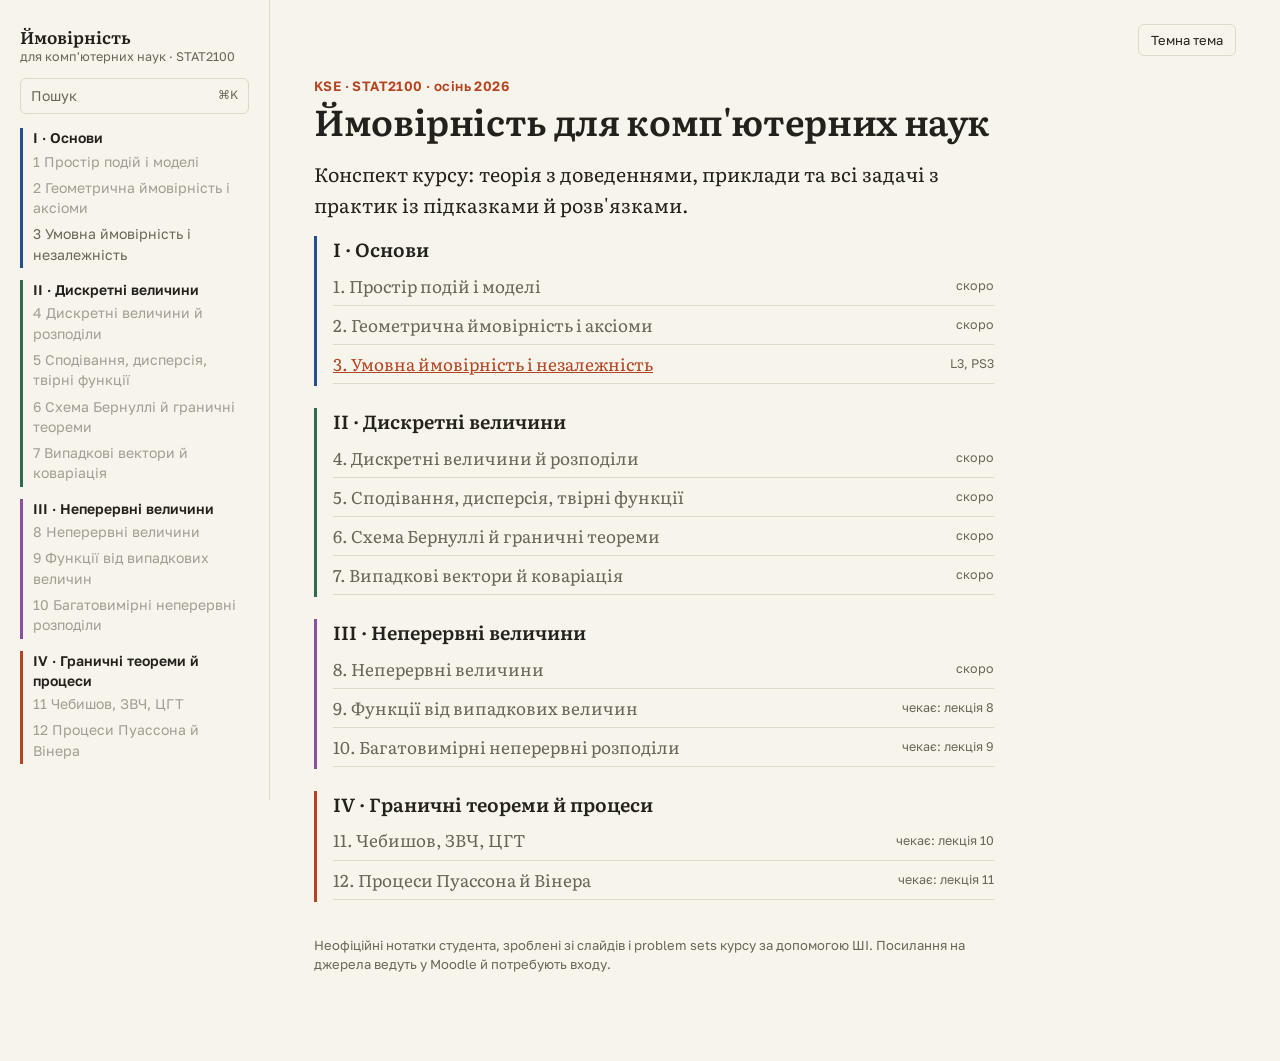
==== index.html @ 0edc6d3b "feat(notes): publish chapter 3 on conditional probability" ====
<!doctype html><html lang="uk"><head><meta charset="utf-8"><meta name="viewport" content="width=device-width,initial-scale=1">
<title>Ймовірність для комп'ютерних наук: конспект</title><meta name="description" content="Конспект курсу STAT2100">
<link rel="stylesheet" href="assets/katex.min.css"><link rel="stylesheet" href="assets/site.css">
<script>try{var t=localStorage.getItem("theme")||(matchMedia("(prefers-color-scheme: dark)").matches?"dark":"light");document.documentElement.dataset.theme=t}catch(e){}</script>
</head><body><div class="shell"><nav class="side" id="side" aria-label="Зміст"><a class="brand" href="index.html">Ймовірність<span>для комп'ютерних наук · STAT2100</span></a>
<button class="search" type="button" data-search-open>Пошук <kbd>⌘K</kbd></button><ol class="parts"><li class="part p1"><b>I · Основи</b><ol><li class="off" title="Ще пишеться">1 Простір подій і моделі</li><li class="off" title="Ще пишеться">2 Геометрична ймовірність і аксіоми</li><li class=""><a href="03-conditional.html">3 Умовна ймовірність і незалежність</a></li></ol></li><li class="part p2"><b>II · Дискретні величини</b><ol><li class="off" title="Ще пишеться">4 Дискретні величини й розподіли</li><li class="off" title="Ще пишеться">5 Сподівання, дисперсія, твірні функції</li><li class="off" title="Ще пишеться">6 Схема Бернуллі й граничні теореми</li><li class="off" title="Ще пишеться">7 Випадкові вектори й коваріація</li></ol></li><li class="part p3"><b>III · Неперервні величини</b><ol><li class="off" title="Ще пишеться">8 Неперервні величини</li><li class="off" title="Чекає лекції">9 Функції від випадкових величин</li><li class="off" title="Чекає лекції">10 Багатовимірні неперервні розподіли</li></ol></li><li class="part p4"><b>IV · Граничні теореми й процеси</b><ol><li class="off" title="Чекає лекції">11 Чебишов, ЗВЧ, ЦГТ</li><li class="off" title="Чекає лекції">12 Процеси Пуассона й Вінера</li></ol></li></ol></nav><main>
<div class="topbar"><button type="button" class="menu" data-menu aria-controls="side">Зміст</button><button type="button" class="search-mini" data-search-open>Пошук</button><button type="button" class="theme" data-toggle>Тема</button></div>
<article class="home"><h1><small>KSE · STAT2100 · осінь 2026</small>Ймовірність для комп'ютерних наук</h1>
<p class="lead">Конспект курсу: теорія з доведеннями, приклади та всі задачі з практик із підказками й розв'язками.</p><section class="part-card p1"><h2>I · Основи</h2><ol><li class="off"><span>1. Простір подій і моделі</span><small>скоро</small></li><li class="off"><span>2. Геометрична ймовірність і аксіоми</span><small>скоро</small></li><li><a href="03-conditional.html">3. Умовна ймовірність і незалежність</a><small>L3, PS3</small></li></ol></section><section class="part-card p2"><h2>II · Дискретні величини</h2><ol><li class="off"><span>4. Дискретні величини й розподіли</span><small>скоро</small></li><li class="off"><span>5. Сподівання, дисперсія, твірні функції</span><small>скоро</small></li><li class="off"><span>6. Схема Бернуллі й граничні теореми</span><small>скоро</small></li><li class="off"><span>7. Випадкові вектори й коваріація</span><small>скоро</small></li></ol></section><section class="part-card p3"><h2>III · Неперервні величини</h2><ol><li class="off"><span>8. Неперервні величини</span><small>скоро</small></li><li class="off"><span>9. Функції від випадкових величин</span><small>чекає: лекція 8</small></li><li class="off"><span>10. Багатовимірні неперервні розподіли</span><small>чекає: лекція 9</small></li></ol></section><section class="part-card p4"><h2>IV · Граничні теореми й процеси</h2><ol><li class="off"><span>11. Чебишов, ЗВЧ, ЦГТ</span><small>чекає: лекція 10</small></li><li class="off"><span>12. Процеси Пуассона й Вінера</span><small>чекає: лекція 11</small></li></ol></section>
<p class="foot">Неофіційні нотатки студента, зроблені зі слайдів і problem sets курсу за допомогою ШІ. Посилання на джерела ведуть у Moodle й потребують входу.</p></article></main></div><div class="search-box" id="searchBox" hidden role="dialog" aria-label="Пошук"><div class="search-card"><input type="search" id="searchInput" placeholder="Теорема, термін або номер задачі" autocomplete="off"><ul id="searchResults"></ul></div></div><script src="assets/search.js"></script><script src="assets/site.js"></script></body></html>
---- assets/site.css ----
@font-face{font-family:"Literata";font-weight:400;font-style:normal;font-display:swap;src:url(fonts/literata-latin-400-normal.woff2) format("woff2")}
@font-face{font-family:"Literata";font-weight:400;font-style:italic;font-display:swap;src:url(fonts/literata-latin-400-italic.woff2) format("woff2")}
@font-face{font-family:"Literata";font-weight:600;font-style:normal;font-display:swap;src:url(fonts/literata-latin-600-normal.woff2) format("woff2")}
@font-face{font-family:"Golos";font-weight:400;font-style:normal;font-display:swap;src:url(fonts/golos-text-latin-400-normal.woff2) format("woff2")}
@font-face{font-family:"Golos";font-weight:600;font-style:normal;font-display:swap;src:url(fonts/golos-text-latin-600-normal.woff2) format("woff2")}
@font-face{font-family:"Literata";font-weight:400;font-style:normal;font-display:swap;unicode-range:U+0400-04FF,U+2116;src:url(fonts/literata-cyrillic-400-normal.woff2) format("woff2")}
@font-face{font-family:"Literata";font-weight:400;font-style:italic;font-display:swap;unicode-range:U+0400-04FF,U+2116;src:url(fonts/literata-cyrillic-400-italic.woff2) format("woff2")}
@font-face{font-family:"Literata";font-weight:600;font-style:normal;font-display:swap;unicode-range:U+0400-04FF,U+2116;src:url(fonts/literata-cyrillic-600-normal.woff2) format("woff2")}
@font-face{font-family:"Golos";font-weight:400;font-style:normal;font-display:swap;unicode-range:U+0400-04FF,U+2116;src:url(fonts/golos-text-cyrillic-400-normal.woff2) format("woff2")}
@font-face{font-family:"Golos";font-weight:600;font-style:normal;font-display:swap;unicode-range:U+0400-04FF,U+2116;src:url(fonts/golos-text-cyrillic-600-normal.woff2) format("woff2")}
:root{--paper:#f7f4ec;--panel:#fffdf7;--ink:#23211c;--soft:#6a655a;--line:#ded8c8;--accent:#b4441f;
  --thm:#23508f;--thm-bg:#eaf0f8;--ex:#2f6b4f;--pit:#b03a2e;--pit-bg:#faece8;--exam:#8a6212;--exam-bg:#f8f0dc;
  --c1:#23508f;--c2:#2f6b4f;--c3:#8a4f9e;--c4:#b4441f;--cell:#e7e1d2;color-scheme:light}
[data-theme=dark]{--paper:#17181b;--panel:#1f2125;--ink:#e9e6dd;--soft:#a09c90;--line:#34363b;--accent:#ee8a5e;
  --thm:#8db4ec;--thm-bg:#1d2736;--ex:#83c9a3;--pit:#f09a8e;--pit-bg:#2f1f1d;--exam:#e0bb6a;--exam-bg:#2c2618;
  --c1:#8db4ec;--c2:#83c9a3;--c3:#cf9ee0;--c4:#ee8a5e;--cell:#2c2e33;color-scheme:dark}
*{box-sizing:border-box}
html{scroll-behavior:smooth;scroll-padding-top:16px;-webkit-text-size-adjust:100%}
body{margin:0;background:var(--paper);color:var(--ink);font:17px/1.65 Literata,Georgia,serif}
a{color:var(--accent)}
.shell{display:grid;grid-template-columns:minmax(0,1fr);max-width:1320px;margin:0 auto}
main{padding:14px 18px 60px;min-width:0}
.topbar{display:flex;gap:8px;justify-content:flex-end;margin-bottom:22px;font:13px Golos,system-ui,sans-serif}
.topbar button{font:inherit;color:var(--ink);background:none;border:1px solid var(--line);border-radius:6px;padding:7px 12px;cursor:pointer}
.menu{margin-right:auto}

.side{display:none;font:14px/1.45 Golos,system-ui,sans-serif;padding:18px;background:var(--paper)}
.side.show{display:block;border-bottom:1px solid var(--line)}
.side .brand{display:block;font:600 17px Literata,serif;color:var(--ink);text-decoration:none}
.brand span{display:block;font:400 12.5px Golos,sans-serif;color:var(--soft)}
.search{display:flex;justify-content:space-between;width:100%;margin:14px 0;padding:7px 10px;border:1px solid var(--line);border-radius:6px;color:var(--soft);background:none;font:inherit;cursor:pointer}
kbd{font:inherit;font-size:12px}
.side ol{list-style:none;margin:0;padding:0}
.side li{padding:3px 0}
.side a{color:var(--soft);text-decoration:none}
.side a:hover{color:var(--ink)}
.side .part{margin-bottom:12px;padding:0 0 0 10px;border-left:3px solid var(--pc)}
.part>b{font-weight:600}
.p1{--pc:var(--c1)}.p2{--pc:var(--c2)}.p3{--pc:var(--c3)}.p4{--pc:var(--c4)}
.side .off{color:var(--soft);opacity:.6}
.side .here>a{color:var(--accent);font-weight:600}
.toc{padding:3px 0 3px 10px!important;font-size:13px}

article{display:grid;grid-template-columns:minmax(0,1fr);max-width:930px}
article>*{min-width:0}
h1{font:600 36px/1.15 Literata,Georgia,serif;margin:0 0 18px;letter-spacing:-.01em}
h1 small,h2 small{display:block;font:600 13.5px Golos,system-ui,sans-serif;color:var(--accent);margin-bottom:6px;letter-spacing:.03em}
h2{font:600 27px/1.2 Literata,Georgia,serif;margin:38px 0 14px}
h3{font:600 15px Golos,system-ui,sans-serif;margin:26px 0 10px;color:var(--soft);letter-spacing:.03em;text-transform:uppercase}
article>p,.para>p{margin:0 0 16px}
.lead{font-size:19.5px;line-height:1.55}
.note{font:13px/1.4 Golos,system-ui,sans-serif;color:var(--soft);margin:-8px 0 16px}
.note b{display:block;font-weight:600;color:var(--ink);font-style:italic}
.note>span{display:block}

.block{background:var(--panel);border:1px solid var(--line);border-left:3px solid var(--tone);border-radius:4px 8px 8px 4px;padding:13px 16px;margin:0 0 18px}
.block>header{display:flex;flex-wrap:wrap;justify-content:space-between;gap:2px 12px;font:600 12.5px Golos,system-ui,sans-serif;color:var(--tone);margin-bottom:6px;letter-spacing:.03em}
.block>header>span{text-transform:uppercase}
.block p{margin:.5em 0}
.block ul,.block ol,.task ul,.task ol{margin:.4em 0;padding-left:22px}
.definition,.theorem{--tone:var(--thm);background:var(--thm-bg)}
.example{--tone:var(--ex)}.remark{--tone:var(--soft)}
.pitfall,.correction{--tone:var(--pit);background:var(--pit-bg)}
.exam{--tone:var(--exam);background:var(--exam-bg)}
.src{font:400 12px Golos,system-ui,sans-serif;color:var(--soft);text-decoration:none;border-bottom:1px dotted var(--soft);white-space:nowrap;margin-left:auto}
.katex{font-size:1.05em}
.katex-display{margin:.7em 0;overflow-x:auto;overflow-y:hidden;padding:3px 0}

details summary{cursor:pointer;font:600 14.5px Golos,system-ui,sans-serif;display:flex;flex-wrap:wrap;gap:4px 8px;align-items:baseline;list-style:none;padding:3px 0}
details summary::-webkit-details-marker{display:none}
details summary>span:first-child::before{content:"▸";display:inline-block;width:1em;color:var(--soft);transition:transform .12s}
details[open] summary>span:first-child::before{transform:rotate(90deg)}
details summary em{font-weight:400;font-style:normal;color:var(--soft);font-size:13px}
.proof{border-top:1px solid var(--line);border-bottom:1px solid var(--line);padding:8px 2px;margin:-4px 0 18px}
.proof p,.fold p,.step p{margin:.45em 0}
.step{border-top:1px dashed var(--line);padding:7px 0}
.step:last-child{padding-bottom:0}

.lab{background:var(--panel);border:1px solid var(--line);border-radius:10px;padding:16px;margin:0 0 18px}
.lab>header{font:14.5px Golos,system-ui,sans-serif;margin-bottom:14px}
.lab>header span{display:block;font-weight:600;font-size:12.5px;letter-spacing:.03em;text-transform:uppercase;color:var(--accent)}
.lab>header b{font-weight:600}
.lab-grid{display:grid;gap:18px;grid-template-columns:minmax(0,1fr)}
.sliders label{display:grid;grid-template-columns:1fr auto auto;font:13.5px Golos,system-ui,sans-serif;margin-bottom:12px;gap:2px 8px}
.sliders i{font-family:Literata,serif;color:var(--soft)}
.sliders output{font-weight:600;font-variant-numeric:tabular-nums}
.sliders input{grid-column:1/4;width:100%;accent-color:var(--accent);height:26px}
.viz svg{width:100%;height:auto;display:block}
.r-off{fill:var(--cell)}.r-spam{fill:var(--c4)}.r-leg{fill:var(--c1)}
.t{font:11px Golos,system-ui,sans-serif;fill:var(--soft)}
.cap{font:13.5px/1.45 Golos,system-ui,sans-serif;margin:8px 0 0;color:var(--soft)}
.cap b{color:var(--ink);font-size:16px;font-variant-numeric:tabular-nums}

.task{background:var(--panel);border:1px solid var(--line);border-radius:8px;padding:12px 16px;margin:0 0 12px;scroll-margin-top:12px}
.task>header{display:flex;flex-wrap:wrap;align-items:baseline;gap:4px 10px;font:14.5px Golos,system-ui,sans-serif;margin-bottom:6px}
.task>header b{font-weight:600}
.task p{margin:.45em 0}
.lvl{font-weight:600;font-size:11.5px;letter-spacing:.03em;text-transform:uppercase;color:var(--tone)}
.task.basic{--tone:var(--ex)}.task.important{--tone:var(--exam)}.task.challenging{--tone:var(--pit)}.task.extra{--tone:var(--thm)}
.done{margin-left:auto;font-size:12.5px;color:var(--soft);display:flex;gap:5px;align-items:center;cursor:pointer}
.done input{accent-color:var(--accent);margin:0}
.task.is-done>header b{color:var(--soft);text-decoration:line-through}
.fold{border-top:1px dashed var(--line);padding:7px 0}
.fold:last-child{padding-bottom:0}
.hint summary{color:var(--exam)}.solution summary{color:var(--ex)}

.home .part-card{border-left:3px solid var(--pc);padding:2px 0 2px 16px;margin:0 0 22px}
.part-card h2{font-size:19px;margin:0 0 6px}
.part-card ol{list-style:none;margin:0;padding:0}
.part-card li{display:flex;flex-wrap:wrap;justify-content:space-between;gap:0 12px;padding:5px 0;border-bottom:1px solid var(--line)}
.part-card small{font:12.5px Golos,sans-serif;color:var(--soft);align-self:center}
.part-card .off span{color:var(--soft)}
.foot{font:13px/1.5 Golos,sans-serif;color:var(--soft);margin-top:12px}

.search-box{position:fixed;inset:0;background:rgba(0,0,0,.45);padding:10% 14px;z-index:10}
.search-box[hidden]{display:none}
.search-card{max-width:560px;margin:0 auto;background:var(--panel);border:1px solid var(--line);border-radius:10px;padding:10px;font:14.5px Golos,sans-serif}
.search-card input{width:100%;font:inherit;font-size:16px;padding:9px;background:none;color:var(--ink);border:1px solid var(--line);border-radius:6px}
.search-card ul{list-style:none;margin:8px 0 0;padding:0;max-height:55svh;overflow:auto}
.search-card li a{display:block;padding:7px 8px;color:var(--ink);text-decoration:none;border-radius:5px}
.search-card li a:hover,.search-card li a:focus{background:var(--cell)}
.search-card li small{display:block;color:var(--soft)}

@media(min-width:620px){.lab-grid{grid-template-columns:minmax(0,5fr) minmax(0,6fr)}main{padding:18px 30px 60px}}
@media(min-width:1180px){
  .shell{grid-template-columns:270px minmax(0,1fr)}
  .side,.side.show{display:block;position:sticky;top:0;align-self:start;max-height:100svh;overflow:auto;padding:24px 20px;border-right:1px solid var(--line);border-bottom:0}
  .menu,.search-mini{display:none}
  main{padding:24px 44px 70px}
  article{grid-template-columns:minmax(0,680px) 190px;column-gap:28px}
  article>*{grid-column:1}
  article>.note{grid-column:2;margin:2px 0 0}
  h1,h2{grid-column:1/3}
}
@media print{
  .side,.topbar,.search-box,.done,.lab{display:none!important}
  .shell{display:block}body{background:#fff;font-size:12pt}
  .block,.task{break-inside:avoid}
}
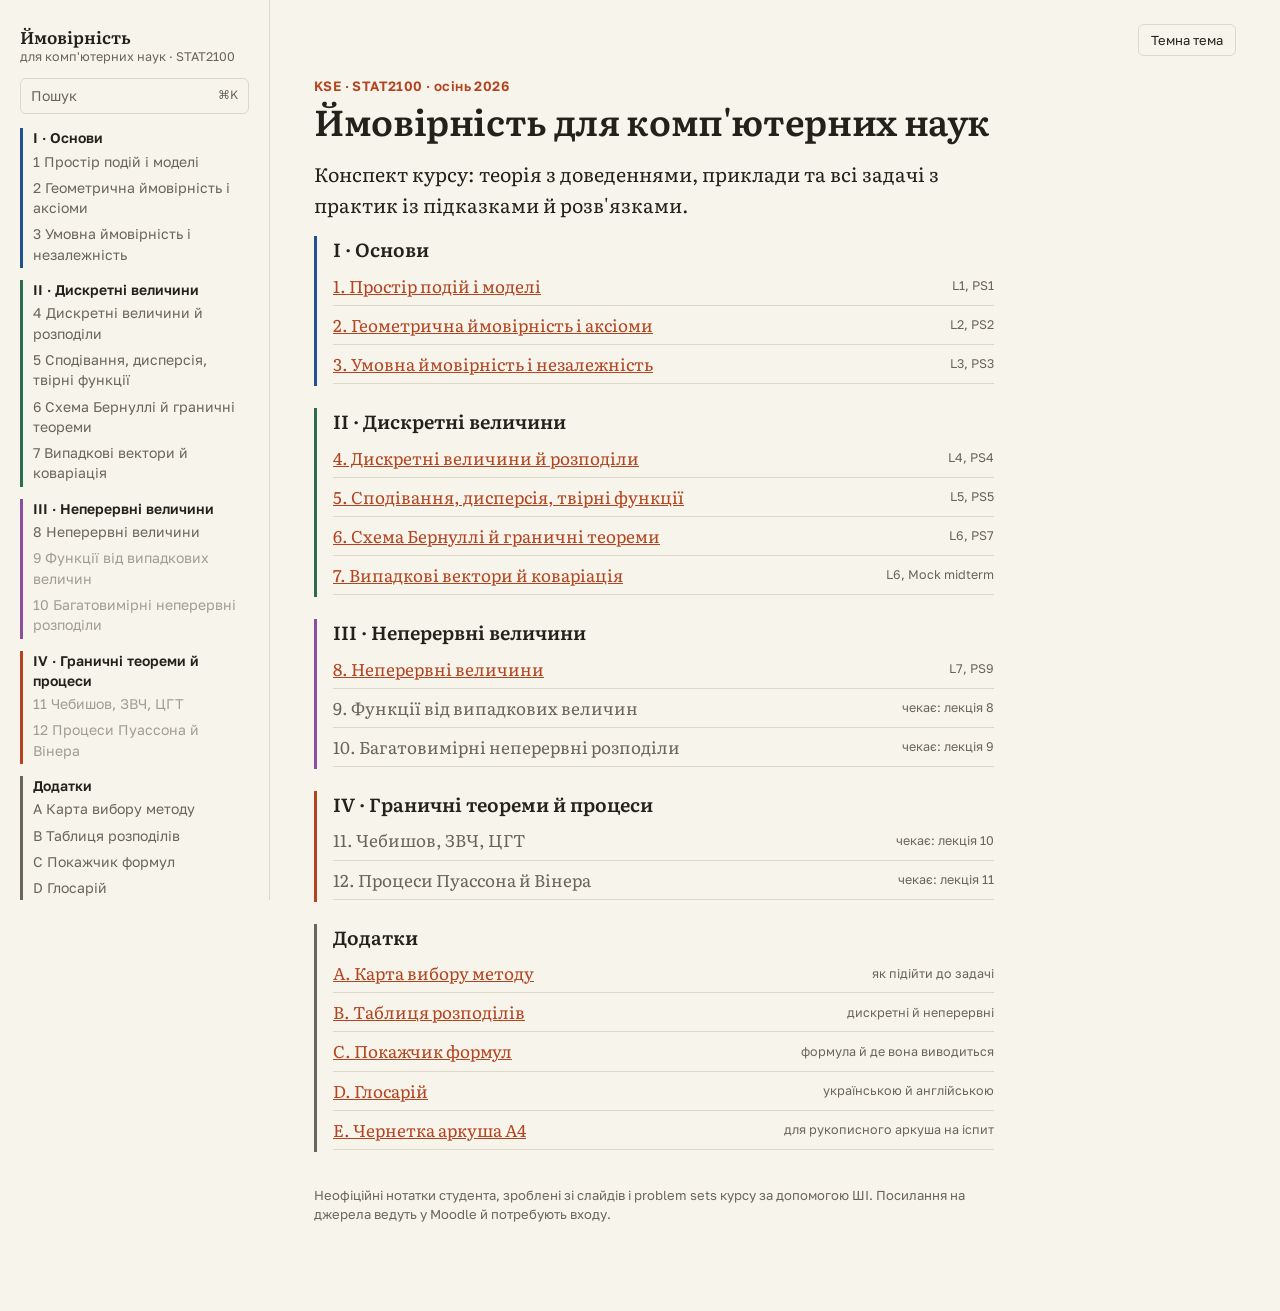
==== commit f14cd5d6: "feat(site): add chapters 1-8, labs and appendices" ====
--- a/index.html
+++ b/index.html
@@ -3,8 +3,8 @@
 <link rel="stylesheet" href="assets/katex.min.css"><link rel="stylesheet" href="assets/site.css">
 <script>try{var t=localStorage.getItem("theme")||(matchMedia("(prefers-color-scheme: dark)").matches?"dark":"light");document.documentElement.dataset.theme=t}catch(e){}</script>
 </head><body><div class="shell"><nav class="side" id="side" aria-label="Зміст"><a class="brand" href="index.html">Ймовірність<span>для комп'ютерних наук · STAT2100</span></a>
-<button class="search" type="button" data-search-open>Пошук <kbd>⌘K</kbd></button><ol class="parts"><li class="part p1"><b>I · Основи</b><ol><li class="off" title="Ще пишеться">1 Простір подій і моделі</li><li class="off" title="Ще пишеться">2 Геометрична ймовірність і аксіоми</li><li class=""><a href="03-conditional.html">3 Умовна ймовірність і незалежність</a></li></ol></li><li class="part p2"><b>II · Дискретні величини</b><ol><li class="off" title="Ще пишеться">4 Дискретні величини й розподіли</li><li class="off" title="Ще пишеться">5 Сподівання, дисперсія, твірні функції</li><li class="off" title="Ще пишеться">6 Схема Бернуллі й граничні теореми</li><li class="off" title="Ще пишеться">7 Випадкові вектори й коваріація</li></ol></li><li class="part p3"><b>III · Неперервні величини</b><ol><li class="off" title="Ще пишеться">8 Неперервні величини</li><li class="off" title="Чекає лекції">9 Функції від випадкових величин</li><li class="off" title="Чекає лекції">10 Багатовимірні неперервні розподіли</li></ol></li><li class="part p4"><b>IV · Граничні теореми й процеси</b><ol><li class="off" title="Чекає лекції">11 Чебишов, ЗВЧ, ЦГТ</li><li class="off" title="Чекає лекції">12 Процеси Пуассона й Вінера</li></ol></li></ol></nav><main>
+<button class="search" type="button" data-search-open>Пошук <kbd>⌘K</kbd></button><ol class="parts"><li class="part p1"><b>I · Основи</b><ol><li class=""><a href="01-sample-space.html">1 Простір подій і моделі</a></li><li class=""><a href="02-axioms.html">2 Геометрична ймовірність і аксіоми</a></li><li class=""><a href="03-conditional.html">3 Умовна ймовірність і незалежність</a></li></ol></li><li class="part p2"><b>II · Дискретні величини</b><ol><li class=""><a href="04-discrete.html">4 Дискретні величини й розподіли</a></li><li class=""><a href="05-expectation.html">5 Сподівання, дисперсія, твірні функції</a></li><li class=""><a href="06-limit-theorems.html">6 Схема Бернуллі й граничні теореми</a></li><li class=""><a href="07-random-vectors.html">7 Випадкові вектори й коваріація</a></li></ol></li><li class="part p3"><b>III · Неперервні величини</b><ol><li class=""><a href="08-continuous.html">8 Неперервні величини</a></li><li class="off" title="Чекає лекції">9 Функції від випадкових величин</li><li class="off" title="Чекає лекції">10 Багатовимірні неперервні розподіли</li></ol></li><li class="part p4"><b>IV · Граничні теореми й процеси</b><ol><li class="off" title="Чекає лекції">11 Чебишов, ЗВЧ, ЦГТ</li><li class="off" title="Чекає лекції">12 Процеси Пуассона й Вінера</li></ol></li><li class="part pa"><b>Додатки</b><ol><li class=""><a href="a-method.html">A Карта вибору методу</a></li><li class=""><a href="b-distributions.html">B Таблиця розподілів</a></li><li class=""><a href="c-formulas.html">C Покажчик формул</a></li><li class=""><a href="d-glossary.html">D Глосарій</a></li><li class=""><a href="e-sheet.html">E Чернетка аркуша A4</a></li></ol></li></ol></nav><main>
 <div class="topbar"><button type="button" class="menu" data-menu aria-controls="side">Зміст</button><button type="button" class="search-mini" data-search-open>Пошук</button><button type="button" class="theme" data-toggle>Тема</button></div>
 <article class="home"><h1><small>KSE · STAT2100 · осінь 2026</small>Ймовірність для комп'ютерних наук</h1>
-<p class="lead">Конспект курсу: теорія з доведеннями, приклади та всі задачі з практик із підказками й розв'язками.</p><section class="part-card p1"><h2>I · Основи</h2><ol><li class="off"><span>1. Простір подій і моделі</span><small>скоро</small></li><li class="off"><span>2. Геометрична ймовірність і аксіоми</span><small>скоро</small></li><li><a href="03-conditional.html">3. Умовна ймовірність і незалежність</a><small>L3, PS3</small></li></ol></section><section class="part-card p2"><h2>II · Дискретні величини</h2><ol><li class="off"><span>4. Дискретні величини й розподіли</span><small>скоро</small></li><li class="off"><span>5. Сподівання, дисперсія, твірні функції</span><small>скоро</small></li><li class="off"><span>6. Схема Бернуллі й граничні теореми</span><small>скоро</small></li><li class="off"><span>7. Випадкові вектори й коваріація</span><small>скоро</small></li></ol></section><section class="part-card p3"><h2>III · Неперервні величини</h2><ol><li class="off"><span>8. Неперервні величини</span><small>скоро</small></li><li class="off"><span>9. Функції від випадкових величин</span><small>чекає: лекція 8</small></li><li class="off"><span>10. Багатовимірні неперервні розподіли</span><small>чекає: лекція 9</small></li></ol></section><section class="part-card p4"><h2>IV · Граничні теореми й процеси</h2><ol><li class="off"><span>11. Чебишов, ЗВЧ, ЦГТ</span><small>чекає: лекція 10</small></li><li class="off"><span>12. Процеси Пуассона й Вінера</span><small>чекає: лекція 11</small></li></ol></section>
+<p class="lead">Конспект курсу: теорія з доведеннями, приклади та всі задачі з практик із підказками й розв'язками.</p><section class="part-card p1"><h2>I · Основи</h2><ol><li><a href="01-sample-space.html">1. Простір подій і моделі</a><small>L1, PS1</small></li><li><a href="02-axioms.html">2. Геометрична ймовірність і аксіоми</a><small>L2, PS2</small></li><li><a href="03-conditional.html">3. Умовна ймовірність і незалежність</a><small>L3, PS3</small></li></ol></section><section class="part-card p2"><h2>II · Дискретні величини</h2><ol><li><a href="04-discrete.html">4. Дискретні величини й розподіли</a><small>L4, PS4</small></li><li><a href="05-expectation.html">5. Сподівання, дисперсія, твірні функції</a><small>L5, PS5</small></li><li><a href="06-limit-theorems.html">6. Схема Бернуллі й граничні теореми</a><small>L6, PS7</small></li><li><a href="07-random-vectors.html">7. Випадкові вектори й коваріація</a><small>L6, Mock midterm</small></li></ol></section><section class="part-card p3"><h2>III · Неперервні величини</h2><ol><li><a href="08-continuous.html">8. Неперервні величини</a><small>L7, PS9</small></li><li class="off"><span>9. Функції від випадкових величин</span><small>чекає: лекція 8</small></li><li class="off"><span>10. Багатовимірні неперервні розподіли</span><small>чекає: лекція 9</small></li></ol></section><section class="part-card p4"><h2>IV · Граничні теореми й процеси</h2><ol><li class="off"><span>11. Чебишов, ЗВЧ, ЦГТ</span><small>чекає: лекція 10</small></li><li class="off"><span>12. Процеси Пуассона й Вінера</span><small>чекає: лекція 11</small></li></ol></section><section class="part-card pa"><h2>Додатки</h2><ol><li><a href="a-method.html">A. Карта вибору методу</a><small>як підійти до задачі</small></li><li><a href="b-distributions.html">B. Таблиця розподілів</a><small>дискретні й неперервні</small></li><li><a href="c-formulas.html">C. Покажчик формул</a><small>формула й де вона виводиться</small></li><li><a href="d-glossary.html">D. Глосарій</a><small>українською й англійською</small></li><li><a href="e-sheet.html">E. Чернетка аркуша A4</a><small>для рукописного аркуша на іспит</small></li></ol></section>
 <p class="foot">Неофіційні нотатки студента, зроблені зі слайдів і problem sets курсу за допомогою ШІ. Посилання на джерела ведуть у Moodle й потребують входу.</p></article></main></div><div class="search-box" id="searchBox" hidden role="dialog" aria-label="Пошук"><div class="search-card"><input type="search" id="searchInput" placeholder="Теорема, термін або номер задачі" autocomplete="off"><ul id="searchResults"></ul></div></div><script src="assets/search.js"></script><script src="assets/site.js"></script></body></html>
--- a/assets/site.css
+++ b/assets/site.css
@@ -36,7 +36,7 @@
 .side a:hover{color:var(--ink)}
 .side .part{margin-bottom:12px;padding:0 0 0 10px;border-left:3px solid var(--pc)}
 .part>b{font-weight:600}
-.p1{--pc:var(--c1)}.p2{--pc:var(--c2)}.p3{--pc:var(--c3)}.p4{--pc:var(--c4)}
+.pa{--pc:var(--soft)}.p1{--pc:var(--c1)}.p2{--pc:var(--c2)}.p3{--pc:var(--c3)}.p4{--pc:var(--c4)}
 .side .off{color:var(--soft);opacity:.6}
 .side .here>a{color:var(--accent);font-weight:600}
 .toc{padding:3px 0 3px 10px!important;font-size:13px}
@@ -86,6 +86,9 @@
 .sliders output{font-weight:600;font-variant-numeric:tabular-nums}
 .sliders input{grid-column:1/4;width:100%;accent-color:var(--accent);height:26px}
 .viz svg{width:100%;height:auto;display:block}
+.sliders select{grid-column:1/4;width:100%;font:inherit;padding:7px;color:var(--ink);background:var(--panel);border:1px solid var(--line);border-radius:6px}
+.sliders label[hidden]{display:none}
+.curve{fill:none;stroke:var(--c1);stroke-width:1.6}.axis{stroke:var(--soft);stroke-width:1}.dot{fill:var(--c4)}
 .r-off{fill:var(--cell)}.r-spam{fill:var(--c4)}.r-leg{fill:var(--c1)}
 .t{font:11px Golos,system-ui,sans-serif;fill:var(--soft)}
 .cap{font:13.5px/1.45 Golos,system-ui,sans-serif;margin:8px 0 0;color:var(--soft)}
@@ -110,6 +113,10 @@
 .part-card li{display:flex;flex-wrap:wrap;justify-content:space-between;gap:0 12px;padding:5px 0;border-bottom:1px solid var(--line)}
 .part-card small{font:12.5px Golos,sans-serif;color:var(--soft);align-self:center}
 .part-card .off span{color:var(--soft)}
+table{display:block;max-width:100%;overflow-x:auto;border-collapse:collapse;margin:0 0 18px;font:14px/1.4 Golos,system-ui,sans-serif}
+th,td{padding:7px 10px;border-bottom:1px solid var(--line);text-align:left;vertical-align:top}
+th{font-weight:600;color:var(--soft)}
+td a{white-space:nowrap}
 .foot{font:13px/1.5 Golos,sans-serif;color:var(--soft);margin-top:12px}
 
 .search-box{position:fixed;inset:0;background:rgba(0,0,0,.45);padding:10% 14px;z-index:10}
@@ -131,9 +138,24 @@
   article>*{grid-column:1}
   article>.note{grid-column:2;margin:2px 0 0}
   h1,h2{grid-column:1/3}
+  article.appendix>*{grid-column:1/3}
 }
+@page{size:A4;margin:14mm}
+@page sheet{size:A4;margin:7mm}
 @media print{
-  .side,.topbar,.search-box,.done,.lab{display:none!important}
-  .shell{display:block}body{background:#fff;font-size:12pt}
-  .block,.task{break-inside:avoid}
+  :root,[data-theme=dark]{--paper:#fff;--panel:#fff;--ink:#000;--soft:#444;--line:#bbb;--accent:#000;--thm:#000;--thm-bg:#fff;--ex:#000;--pit:#000;--pit-bg:#fff;--exam:#000;--exam-bg:#fff;--c1:#000;--c2:#333;--c3:#555;--c4:#777;--cell:#eee;color-scheme:light}
+  .side,.topbar,.search-box,.done,.lab,.noprint{display:none!important}
+  .shell{display:block;max-width:none}main{padding:0}body{background:#fff;font-size:11.5pt}
+  article{display:block;max-width:none}
+  .block,.task,tr{break-inside:avoid}
+  table{display:table;overflow:visible}
+  a{color:inherit;text-decoration:none}
+  .src{display:none}
+  .sheet{page:sheet;column-count:2;column-gap:5mm;font-size:7.8pt;line-height:1.25}
+  .sheet h1{font-size:10pt;margin:0 0 2pt;column-span:all}.sheet h1 small,.sheet .lead{display:none}
+  .sheet h2{font:600 8.4pt/1.2 Golos,sans-serif;margin:4pt 0 1pt;border-bottom:.5pt solid #000;break-after:avoid}
+  .sheet p{margin:0 0 2pt}
+  .sheet table{font-size:7.4pt;margin:0 0 3pt;line-height:1.2}
+  .sheet th,.sheet td{padding:1pt 2.5pt}
+  .sheet .katex{font-size:1em}
 }
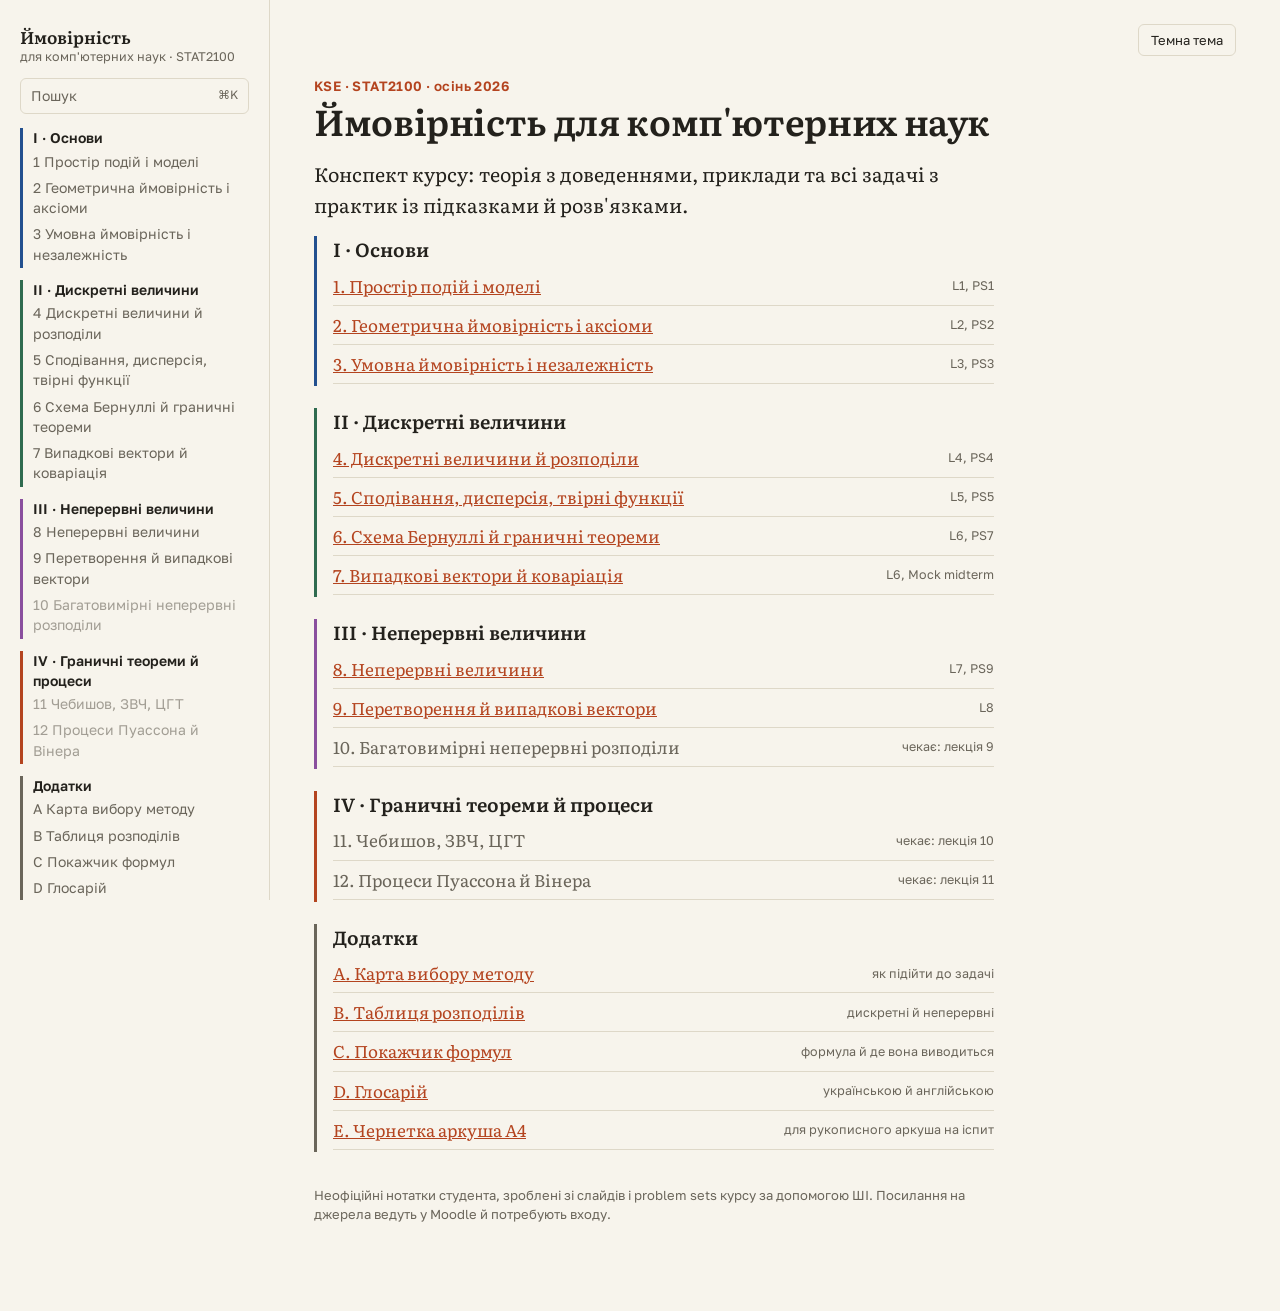
==== commit 0176e548: "feat(notes): add chapter 9 on transformations and random vectors" ====
--- a/index.html
+++ b/index.html
@@ -3,8 +3,8 @@
 <link rel="stylesheet" href="assets/katex.min.css"><link rel="stylesheet" href="assets/site.css">
 <script>try{var t=localStorage.getItem("theme")||(matchMedia("(prefers-color-scheme: dark)").matches?"dark":"light");document.documentElement.dataset.theme=t}catch(e){}</script>
 </head><body><div class="shell"><nav class="side" id="side" aria-label="Зміст"><a class="brand" href="index.html">Ймовірність<span>для комп'ютерних наук · STAT2100</span></a>
-<button class="search" type="button" data-search-open>Пошук <kbd>⌘K</kbd></button><ol class="parts"><li class="part p1"><b>I · Основи</b><ol><li class=""><a href="01-sample-space.html">1 Простір подій і моделі</a></li><li class=""><a href="02-axioms.html">2 Геометрична ймовірність і аксіоми</a></li><li class=""><a href="03-conditional.html">3 Умовна ймовірність і незалежність</a></li></ol></li><li class="part p2"><b>II · Дискретні величини</b><ol><li class=""><a href="04-discrete.html">4 Дискретні величини й розподіли</a></li><li class=""><a href="05-expectation.html">5 Сподівання, дисперсія, твірні функції</a></li><li class=""><a href="06-limit-theorems.html">6 Схема Бернуллі й граничні теореми</a></li><li class=""><a href="07-random-vectors.html">7 Випадкові вектори й коваріація</a></li></ol></li><li class="part p3"><b>III · Неперервні величини</b><ol><li class=""><a href="08-continuous.html">8 Неперервні величини</a></li><li class="off" title="Чекає лекції">9 Функції від випадкових величин</li><li class="off" title="Чекає лекції">10 Багатовимірні неперервні розподіли</li></ol></li><li class="part p4"><b>IV · Граничні теореми й процеси</b><ol><li class="off" title="Чекає лекції">11 Чебишов, ЗВЧ, ЦГТ</li><li class="off" title="Чекає лекції">12 Процеси Пуассона й Вінера</li></ol></li><li class="part pa"><b>Додатки</b><ol><li class=""><a href="a-method.html">A Карта вибору методу</a></li><li class=""><a href="b-distributions.html">B Таблиця розподілів</a></li><li class=""><a href="c-formulas.html">C Покажчик формул</a></li><li class=""><a href="d-glossary.html">D Глосарій</a></li><li class=""><a href="e-sheet.html">E Чернетка аркуша A4</a></li></ol></li></ol></nav><main>
+<button class="search" type="button" data-search-open>Пошук <kbd>⌘K</kbd></button><ol class="parts"><li class="part p1"><b>I · Основи</b><ol><li class=""><a href="01-sample-space.html">1 Простір подій і моделі</a></li><li class=""><a href="02-axioms.html">2 Геометрична ймовірність і аксіоми</a></li><li class=""><a href="03-conditional.html">3 Умовна ймовірність і незалежність</a></li></ol></li><li class="part p2"><b>II · Дискретні величини</b><ol><li class=""><a href="04-discrete.html">4 Дискретні величини й розподіли</a></li><li class=""><a href="05-expectation.html">5 Сподівання, дисперсія, твірні функції</a></li><li class=""><a href="06-limit-theorems.html">6 Схема Бернуллі й граничні теореми</a></li><li class=""><a href="07-random-vectors.html">7 Випадкові вектори й коваріація</a></li></ol></li><li class="part p3"><b>III · Неперервні величини</b><ol><li class=""><a href="08-continuous.html">8 Неперервні величини</a></li><li class=""><a href="09-transformations.html">9 Перетворення й випадкові вектори</a></li><li class="off" title="Чекає лекції">10 Багатовимірні неперервні розподіли</li></ol></li><li class="part p4"><b>IV · Граничні теореми й процеси</b><ol><li class="off" title="Чекає лекції">11 Чебишов, ЗВЧ, ЦГТ</li><li class="off" title="Чекає лекції">12 Процеси Пуассона й Вінера</li></ol></li><li class="part pa"><b>Додатки</b><ol><li class=""><a href="a-method.html">A Карта вибору методу</a></li><li class=""><a href="b-distributions.html">B Таблиця розподілів</a></li><li class=""><a href="c-formulas.html">C Покажчик формул</a></li><li class=""><a href="d-glossary.html">D Глосарій</a></li><li class=""><a href="e-sheet.html">E Чернетка аркуша A4</a></li></ol></li></ol></nav><main>
 <div class="topbar"><button type="button" class="menu" data-menu aria-controls="side">Зміст</button><button type="button" class="search-mini" data-search-open>Пошук</button><button type="button" class="theme" data-toggle>Тема</button></div>
 <article class="home"><h1><small>KSE · STAT2100 · осінь 2026</small>Ймовірність для комп'ютерних наук</h1>
-<p class="lead">Конспект курсу: теорія з доведеннями, приклади та всі задачі з практик із підказками й розв'язками.</p><section class="part-card p1"><h2>I · Основи</h2><ol><li><a href="01-sample-space.html">1. Простір подій і моделі</a><small>L1, PS1</small></li><li><a href="02-axioms.html">2. Геометрична ймовірність і аксіоми</a><small>L2, PS2</small></li><li><a href="03-conditional.html">3. Умовна ймовірність і незалежність</a><small>L3, PS3</small></li></ol></section><section class="part-card p2"><h2>II · Дискретні величини</h2><ol><li><a href="04-discrete.html">4. Дискретні величини й розподіли</a><small>L4, PS4</small></li><li><a href="05-expectation.html">5. Сподівання, дисперсія, твірні функції</a><small>L5, PS5</small></li><li><a href="06-limit-theorems.html">6. Схема Бернуллі й граничні теореми</a><small>L6, PS7</small></li><li><a href="07-random-vectors.html">7. Випадкові вектори й коваріація</a><small>L6, Mock midterm</small></li></ol></section><section class="part-card p3"><h2>III · Неперервні величини</h2><ol><li><a href="08-continuous.html">8. Неперервні величини</a><small>L7, PS9</small></li><li class="off"><span>9. Функції від випадкових величин</span><small>чекає: лекція 8</small></li><li class="off"><span>10. Багатовимірні неперервні розподіли</span><small>чекає: лекція 9</small></li></ol></section><section class="part-card p4"><h2>IV · Граничні теореми й процеси</h2><ol><li class="off"><span>11. Чебишов, ЗВЧ, ЦГТ</span><small>чекає: лекція 10</small></li><li class="off"><span>12. Процеси Пуассона й Вінера</span><small>чекає: лекція 11</small></li></ol></section><section class="part-card pa"><h2>Додатки</h2><ol><li><a href="a-method.html">A. Карта вибору методу</a><small>як підійти до задачі</small></li><li><a href="b-distributions.html">B. Таблиця розподілів</a><small>дискретні й неперервні</small></li><li><a href="c-formulas.html">C. Покажчик формул</a><small>формула й де вона виводиться</small></li><li><a href="d-glossary.html">D. Глосарій</a><small>українською й англійською</small></li><li><a href="e-sheet.html">E. Чернетка аркуша A4</a><small>для рукописного аркуша на іспит</small></li></ol></section>
+<p class="lead">Конспект курсу: теорія з доведеннями, приклади та всі задачі з практик із підказками й розв'язками.</p><section class="part-card p1"><h2>I · Основи</h2><ol><li><a href="01-sample-space.html">1. Простір подій і моделі</a><small>L1, PS1</small></li><li><a href="02-axioms.html">2. Геометрична ймовірність і аксіоми</a><small>L2, PS2</small></li><li><a href="03-conditional.html">3. Умовна ймовірність і незалежність</a><small>L3, PS3</small></li></ol></section><section class="part-card p2"><h2>II · Дискретні величини</h2><ol><li><a href="04-discrete.html">4. Дискретні величини й розподіли</a><small>L4, PS4</small></li><li><a href="05-expectation.html">5. Сподівання, дисперсія, твірні функції</a><small>L5, PS5</small></li><li><a href="06-limit-theorems.html">6. Схема Бернуллі й граничні теореми</a><small>L6, PS7</small></li><li><a href="07-random-vectors.html">7. Випадкові вектори й коваріація</a><small>L6, Mock midterm</small></li></ol></section><section class="part-card p3"><h2>III · Неперервні величини</h2><ol><li><a href="08-continuous.html">8. Неперервні величини</a><small>L7, PS9</small></li><li><a href="09-transformations.html">9. Перетворення й випадкові вектори</a><small>L8</small></li><li class="off"><span>10. Багатовимірні неперервні розподіли</span><small>чекає: лекція 9</small></li></ol></section><section class="part-card p4"><h2>IV · Граничні теореми й процеси</h2><ol><li class="off"><span>11. Чебишов, ЗВЧ, ЦГТ</span><small>чекає: лекція 10</small></li><li class="off"><span>12. Процеси Пуассона й Вінера</span><small>чекає: лекція 11</small></li></ol></section><section class="part-card pa"><h2>Додатки</h2><ol><li><a href="a-method.html">A. Карта вибору методу</a><small>як підійти до задачі</small></li><li><a href="b-distributions.html">B. Таблиця розподілів</a><small>дискретні й неперервні</small></li><li><a href="c-formulas.html">C. Покажчик формул</a><small>формула й де вона виводиться</small></li><li><a href="d-glossary.html">D. Глосарій</a><small>українською й англійською</small></li><li><a href="e-sheet.html">E. Чернетка аркуша A4</a><small>для рукописного аркуша на іспит</small></li></ol></section>
 <p class="foot">Неофіційні нотатки студента, зроблені зі слайдів і problem sets курсу за допомогою ШІ. Посилання на джерела ведуть у Moodle й потребують входу.</p></article></main></div><div class="search-box" id="searchBox" hidden role="dialog" aria-label="Пошук"><div class="search-card"><input type="search" id="searchInput" placeholder="Теорема, термін або номер задачі" autocomplete="off"><ul id="searchResults"></ul></div></div><script src="assets/search.js"></script><script src="assets/site.js"></script></body></html>
